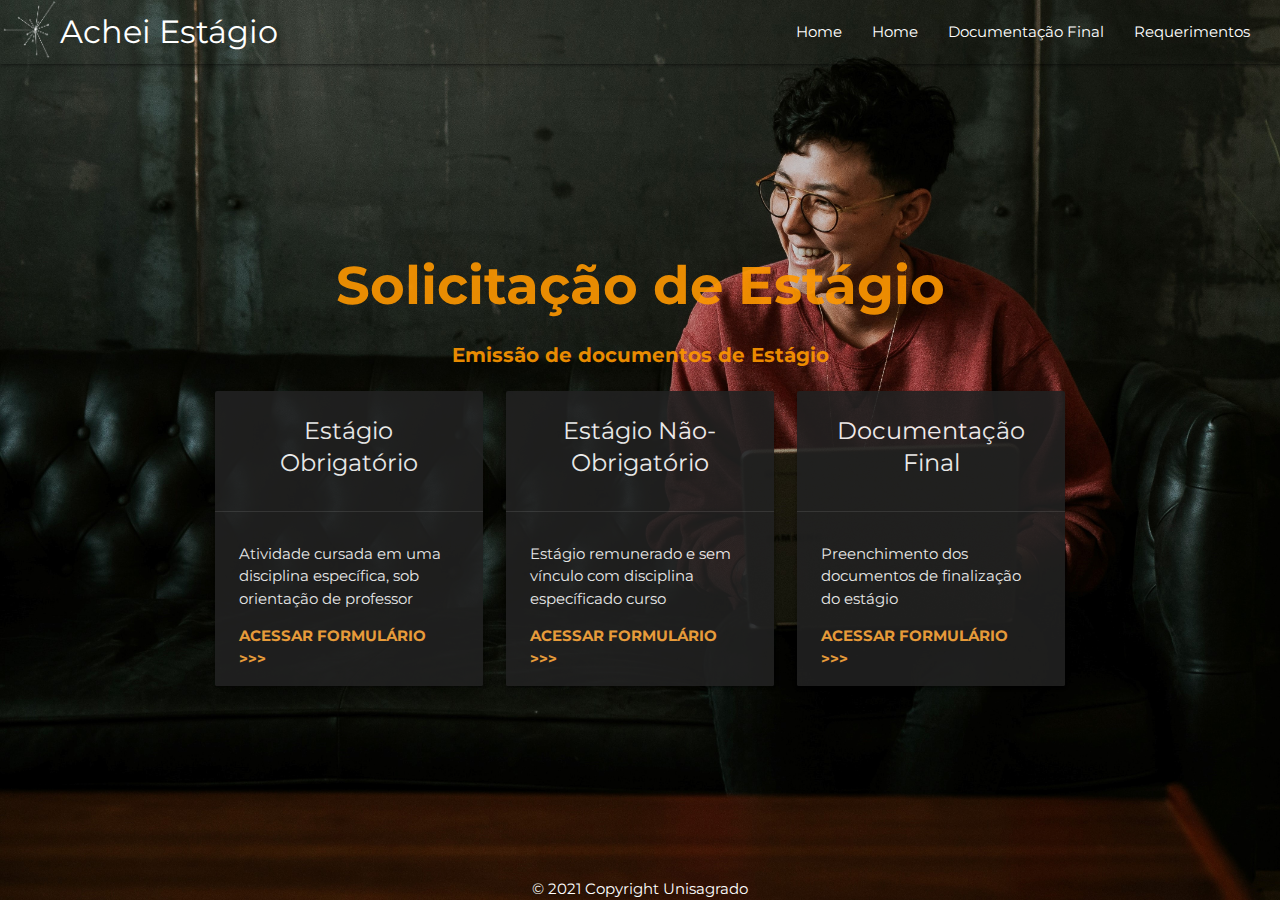
==== target/Achei_Estagio_Materialize-1.0-SNAPSHOT/index.html @ 43e734d6 "primeiro commit" ====
<!DOCTYPE html>
<html lang="en">

<head>
    <meta charset="UTF-8">
    <meta http-equiv="X-UA-Compatible" content="IE=edge">
    <meta name="viewport" content="width=device-width, initial-scale=1.0">
    <title>Achei Estágio</title>

    <!-- Compiled and minified CSS -->
    <link rel="stylesheet" href="https://cdnjs.cloudflare.com/ajax/libs/materialize/1.0.0/css/materialize.min.css">
    <link rel="stylesheet" href="css/style.css">
    <link rel="stylesheet" href="css/fonte.css">
    <link rel= "shortcut icon" href= "Imagens/imgLogo.ico " type= "image/x-icon">
</head>

<body style="background-image: url(Imagens/imgHome.jpg); background-size:cover; ">
    <!-- Dropdown Structure -->
    <ul id= "dropdown1" class="dropdown-content">
        <li><a href="#! ">one</a></li>
        <li><a href="#! ">two</a></li>
        <li class="divider "></li>
        <li><a href="#! ">three</a></li>
    </ul>
    <nav class="transparent ">
        <div class="nav-wrapper ">
            <img src="Imagens/imgLogo.png " style="height: 60px; " alt=" ">
            <a href="index.html " class="brand-logo ">Achei Estágio</a>

            <ul class="right hide-on-med-and-down ">
                <li><a href=" ">Home</a></li>
                <li><a href=" ">Home</a></li>
                <li><a href="badges.html ">Documentação Final</a></li>
                <!-- Dropdown Trigger -->
                <li><a class="dropdown-trigger " href="#! " data-target="dropdown1 ">Requerimentos<i class="material-icons right "></i></a></li>
            </ul>
        </div>
    </nav>
    <div class="container ">
        <div class="row ">
            <div class="col s12 m12 ">

                <h2 class="center orange-text " style="opacity: 0.9; "><b>Solicitação de Estágio</b></h2>

                <h3 class="center " style="font-size: 20px; ">
                    <b class="center orange-text " style="opacity: 0.9; ">Emissão de documentos de Estágio</b></h3>
                <div class=" col s12 m4 ">
                    <div class="card grey darken-4 ">
                        <div class="card-content white-text center ">
                            <span class="card-title "><b> Estágio Obrigatório</b></span>
                            <p>
                                
                            </p>
                        </div>
                        <div class="card-action white-text ">
                            <p> Atividade cursada em uma disciplina específica, sob orientação de professor</p>
                            <a href="dadosPessoais.jsp "><b>Acessar formulário >>> </b></a>
                        </div>
                    </div>
                </div>
                <div class="col s12 m4 ">
                    <div class="card grey darken-4 ">
                        <div class="card-content white-text center ">
                            <span class="card-title "><b> Estágio Não-Obrigatório</b></span>

                        </div>
                        <div class="card-action white-text ">
                            <p>Estágio remunerado e sem vínculo com disciplina específicado curso</p>
                            <a href="# "><b>Acessar formulário >>> </b></a>
                        </div>
                    </div>
                </div>
                <div class="col s12 m4 ">
                    <div class="card grey darken-4 ">
                        <div class="card-content white-text center ">
                            <span class="card-title "><b>Documentação Final</b></span>

                        </div>
                        <div class="card-action white-text ">
                            <p>Preenchimento dos documentos de finalização do estágio</p>
                            <a href="# "><b>Acessar formulário >>> </b></a>
                        </div>
                    </div>
                </div>
            </div>
        </div>
    </div>
    <footer class="page-footer-home ">

        <div class="footer-copyright ">
            <div class="container white-text ">
                © 2021 Copyright Unisagrado
                <a class="grey-text text-lighten-4 right " href="#! "></a>
            </div>
        </div>
    </footer>
    <script>
        M.AutoInit();
    </script>
    <!-- JQuery -->
    <script src= "https://code.jquery.com/jquery-3.6.0.js" integrity= "sha256-H+K7U5CnXl1h5ywQfKtSj8PCmoN9aaq30gDh27Xc0jk=" crossorigin= "anonymous"></script>

    <!-- Compiled and minified JavaScript -->
    <script src=" https://cdnjs.cloudflare.com/ajax/libs/materialize/1.0.0/js/materialize.min.js "></script>

    <script>
        $(".dropdown-trigger ").dropdown();
    </script>
</body>

</html>
---- target/Achei_Estagio_Materialize-1.0-SNAPSHOT/css/style.css ----
@import url('https://fonts.googleapis.com/css2?family=Montserrat&display=swap');
body {
    display: flex;
    min-height: 100vh;
    flex-direction: column;
    background-color: #e0f2f1;
    font-family: 'Montserrat', sans-serif;
}

.transparent {
    background-color: rgba(0, 0, 0, 0);
}

.container {
    flex: 1 0 auto;
}

.container {
    display: flex;
    justify-content: center;
    align-items: center;
}

.card {
    opacity: 0.9;
}
---- target/Achei_Estagio_Materialize-1.0-SNAPSHOT/css/fonte.css ----
@import url('https://fonts.googleapis.com/css2?family=Montserrat&display=swap');
body {
    font-family: 'Montserrat', sans-serif;
}
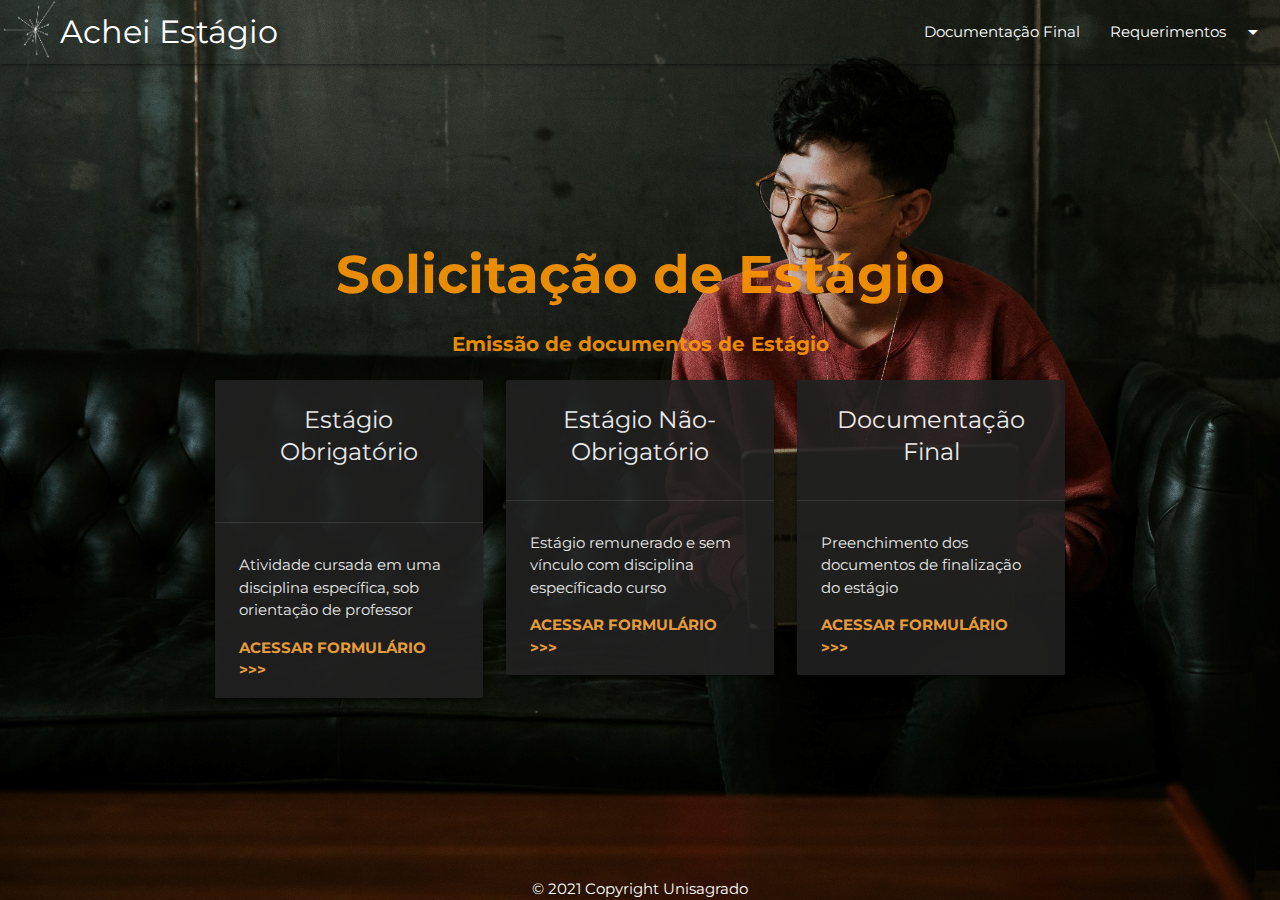
==== commit 771775d9: "versão final" ====
--- a/target/Achei_Estagio_Materialize-1.0-SNAPSHOT/index.html
+++ b/target/Achei_Estagio_Materialize-1.0-SNAPSHOT/index.html
@@ -1,5 +1,5 @@
 <!DOCTYPE html>
-<html lang="en">
+<html lang="pt-br">
 
 <head>
     <meta charset="UTF-8">
@@ -12,30 +12,31 @@
     <link rel="stylesheet" href="css/style.css">
     <link rel="stylesheet" href="css/fonte.css">
     <link rel= "shortcut icon" href= "Imagens/imgLogo.ico " type= "image/x-icon">
+    <link href="https://fonts.googleapis.com/icon?family=Material+Icons" rel="stylesheet">
+    <link rel="stylesheet" href="css/fonte.css">
 </head>
 
 <body style="background-image: url(Imagens/imgHome.jpg); background-size:cover; ">
+    
+    <!--navbar--->
     <!-- Dropdown Structure -->
     <ul id= "dropdown1" class="dropdown-content">
-        <li><a href="#! ">one</a></li>
-        <li><a href="#! ">two</a></li>
-        <li class="divider "></li>
-        <li><a href="#! ">three</a></li>
+        <li><a href="dadosPessoais.jsp">Estágio Obrigatório</a></li>
+        <li><a href="dadosPessoaisNaoObr.jsp">Estágio Não-Obrigatório</a></li>
     </ul>
-    <nav class="transparent ">
+    <nav class="transparent">
         <div class="nav-wrapper ">
             <img src="Imagens/imgLogo.png " style="height: 60px; " alt=" ">
-            <a href="index.html " class="brand-logo ">Achei Estágio</a>
+            <a href="index.html" class="brand-logo ">Achei Estágio</a>
 
-            <ul class="right hide-on-med-and-down ">
-                <li><a href=" ">Home</a></li>
-                <li><a href=" ">Home</a></li>
-                <li><a href="badges.html ">Documentação Final</a></li>
+            <ul class="right hide-on-med-and-down">
+                <li><a href="doc_final.jsp">Documentação Final</a></li>
                 <!-- Dropdown Trigger -->
-                <li><a class="dropdown-trigger " href="#! " data-target="dropdown1 ">Requerimentos<i class="material-icons right "></i></a></li>
-            </ul>
+                <li><a class="dropdown-trigger" href="#" data-target="dropdown1">Requerimentos<i class="material-icons right">arrow_drop_down</i></a></li>
+              </ul>
         </div>
     </nav>
+    <!--navbar--->
     <div class="container ">
         <div class="row ">
             <div class="col s12 m12 ">
@@ -47,14 +48,14 @@
                 <div class=" col s12 m4 ">
                     <div class="card grey darken-4 ">
                         <div class="card-content white-text center ">
-                            <span class="card-title "><b> Estágio Obrigatório</b></span>
+                            <span class="card-title "><b> Estágio Obrigatório</b></span><br>
                             <p>
                                 
                             </p>
                         </div>
                         <div class="card-action white-text ">
                             <p> Atividade cursada em uma disciplina específica, sob orientação de professor</p>
-                            <a href="dadosPessoais.jsp "><b>Acessar formulário >>> </b></a>
+                            <a href="dadosPessoais.jsp"><b>Acessar formulário >>> </b></a>
                         </div>
                     </div>
                 </div>
@@ -66,7 +67,7 @@
                         </div>
                         <div class="card-action white-text ">
                             <p>Estágio remunerado e sem vínculo com disciplina específicado curso</p>
-                            <a href="# "><b>Acessar formulário >>> </b></a>
+                            <a href="dadosPessoaisNaoObr.jsp"><b>Acessar formulário >>> </b></a>
                         </div>
                     </div>
                 </div>
@@ -78,7 +79,7 @@
                         </div>
                         <div class="card-action white-text ">
                             <p>Preenchimento dos documentos de finalização do estágio</p>
-                            <a href="# "><b>Acessar formulário >>> </b></a>
+                            <a href="doc_final.jsp"><b>Acessar formulário >>> </b></a>
                         </div>
                     </div>
                 </div>
@@ -98,7 +99,7 @@
         M.AutoInit();
     </script>
     <!-- JQuery -->
-    <script src= "https://code.jquery.com/jquery-3.6.0.js" integrity= "sha256-H+K7U5CnXl1h5ywQfKtSj8PCmoN9aaq30gDh27Xc0jk=" crossorigin= "anonymous"></script>
+    <script src= "https://code.jquery.com/jquery-3.6.0.js" integrity= "sha256-H+K7U5CnXl1h5ywQfKtSj8PCmoN9aaq30gDh27Xc0jk=" crossorigin="anonymous"></script>
 
     <!-- Compiled and minified JavaScript -->
     <script src=" https://cdnjs.cloudflare.com/ajax/libs/materialize/1.0.0/js/materialize.min.js "></script>
